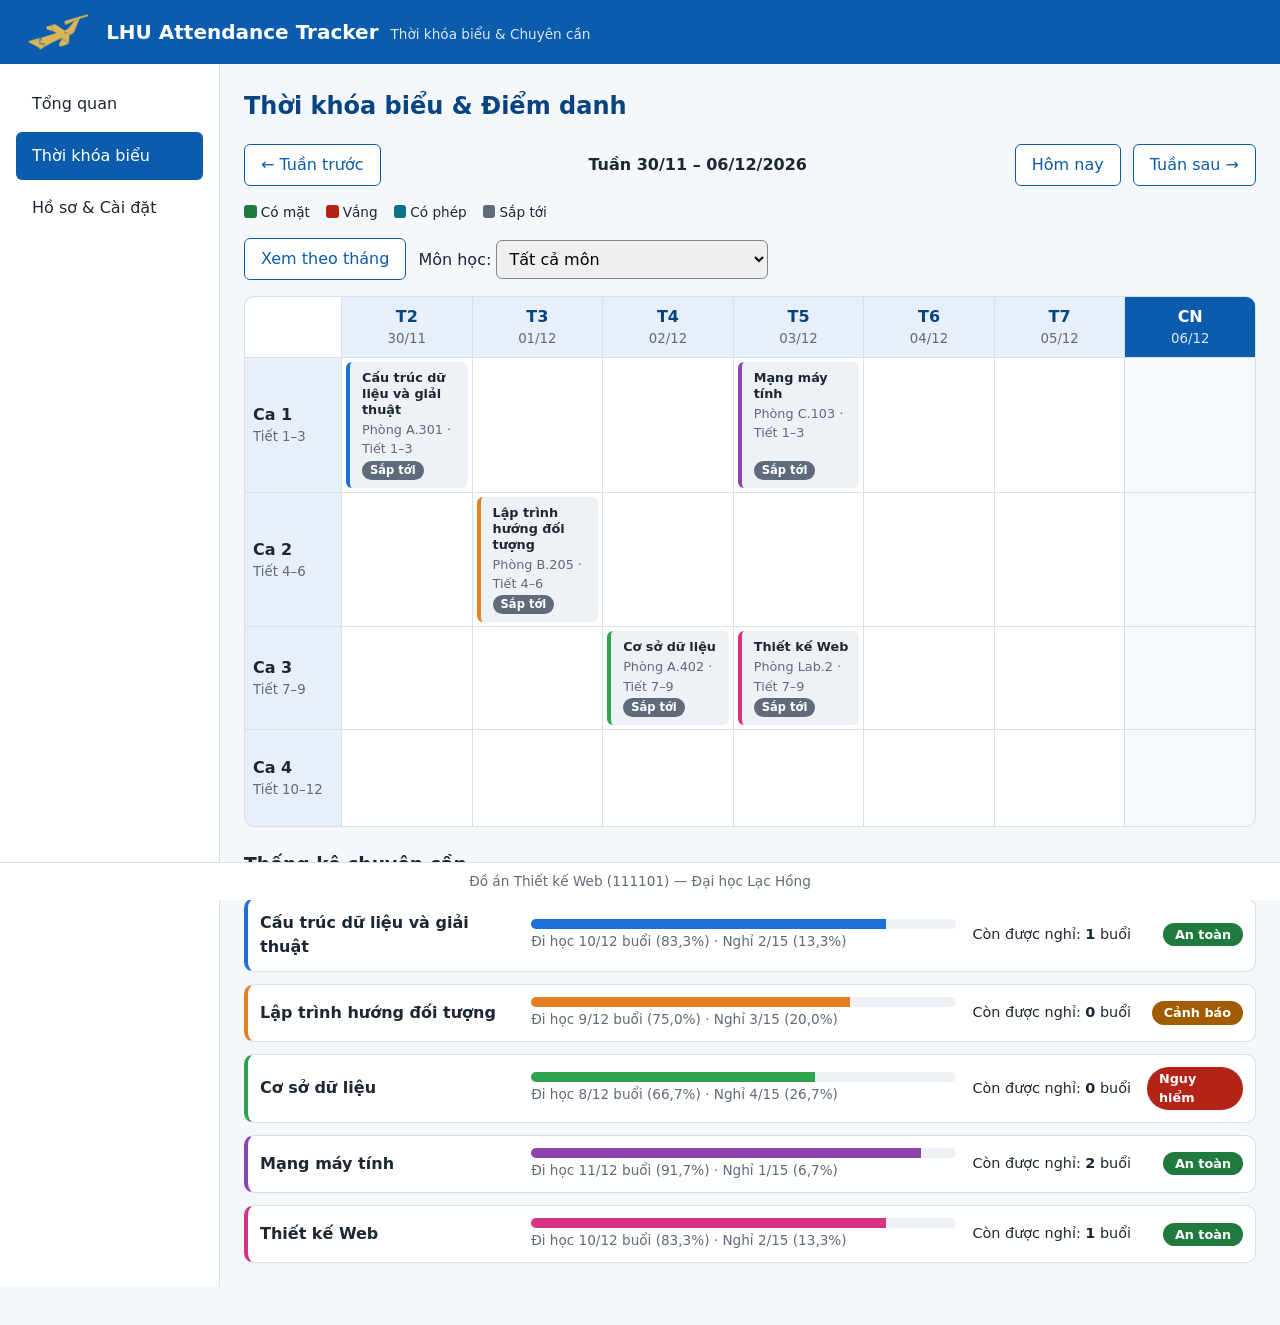
==== schedule.html @ 230852e8 "Initialize project" ====
<!DOCTYPE html>
<html lang="vi">
<head>
  <meta charset="UTF-8">
  <meta name="viewport" content="width=device-width, initial-scale=1.0">
  <title>Thời khóa biểu &amp; Điểm danh — LHU Attendance Tracker</title>
  <link rel="icon" type="image/png" href="assets/logo-chimlac-nobg.png">
  <link rel="stylesheet" href="css/styles.css">
  <link rel="stylesheet" href="css/schedule.css">
</head>
<body class="ui-page">
  <!-- Link ẩn, hiện khi bấm Tab: nhảy thẳng vào nội dung, bỏ qua header + menu -->
  <a class="ui-skip" href="#main">Bỏ qua, tới nội dung chính</a>
  <header class="ui-header">
    <img class="ui-header__logo" src="assets/logo-chimlac-nobg.png" alt="Logo Chim Lạc – Đại học Lạc Hồng" width="64" height="36">
    <div class="ui-header__text">
      <h1 class="ui-header__title">LHU Attendance Tracker</h1>
      <p class="ui-header__sub">Thời khóa biểu &amp; Chuyên cần</p>
    </div>
  </header>

  <div class="ui-layout">
    <nav class="ui-sidebar" aria-label="Điều hướng chính">
      <ul class="ui-nav">
        <li><a class="ui-nav__link" href="index.html">Tổng quan</a></li>
        <li><a class="ui-nav__link" href="schedule.html" aria-current="page">Thời khóa biểu</a></li>
        <li><a class="ui-nav__link" href="profile.html">Hồ sơ &amp; Cài đặt</a></li>
      </ul>
    </nav>

    <main class="ui-main" id="main" tabindex="-1">
      <h2>Thời khóa biểu &amp; Điểm danh</h2>
      <!-- Điều khiển tuần: schedule.js gắn sự kiện cho 3 nút -->
      <div class="ui-week-controls" id="week-controls">
        <button type="button" class="ui-btn" id="btn-prev-week">&larr; Tuần trước</button>
        <p class="ui-week-controls__title" id="week-title">Tuần ...</p>
        <button type="button" class="ui-btn" id="btn-today">Hôm nay</button>
        <button type="button" class="ui-btn" id="btn-next-week">Tuần sau &rarr;</button>
      </div>

      <!-- Chú thích màu trạng thái -->
      <ul class="ui-legend" aria-label="Chú thích trạng thái">
        <li class="ui-legend__item ui-legend__item--present">Có mặt</li>
        <li class="ui-legend__item ui-legend__item--absent">Vắng</li>
        <li class="ui-legend__item ui-legend__item--excused">Có phép</li>
        <li class="ui-legend__item ui-legend__item--upcoming">Sắp tới</li>
      </ul>

      <!-- Lưới lịch tuần: schedule.js đổ vào #schedule-grid (mẫu cấu trúc ở docs/ui-preview.html).
           Class .ui-slide-left / .ui-slide-right được thêm vào .ui-week-scroll khi chuyển tuần. -->
      <div class="ui-week-scroll" tabindex="0" role="region" aria-label="Lưới lịch tuần (cuộn ngang nếu màn hình hẹp)">
        <section class="ui-week" id="schedule-grid" aria-label="Lịch tuần"></section>
      </div>
    </main>
  </div>

  <footer class="ui-footer">
    <p>Đồ án Thiết kế Web (111101) — Đại học Lạc Hồng</p>
  </footer>

  <!-- Vùng hiện toast cảnh báo (góc trên phải) -->
  <div class="ui-toast-stack" id="toast-stack" role="status" aria-live="polite"></div>

  <script type="module" src="js/schedule.js"></script>
</body>
</html>
---- css/styles.css ----
/* ==========================================================
   styles.css — Biến dùng chung, layout sidebar + main, toast
   Tiền tố class: .ui-
   ========================================================== */

/* ---------- 1. BIẾN TOÀN CỤC ----------
   Mọi màu / khoảng cách đều khai báo ở đây để đổi một chỗ là đổi cả web. */
:root {
  /* Màu chủ đạo xanh dương LHU */
  --ui-primary: #0b5cad;
  --ui-primary-dark: #084580;
  --ui-primary-light: #e7f0fa;

  /* Màu nền, chữ, viền */
  --ui-bg: #f4f7fb;
  --ui-surface: #ffffff;
  --ui-text: #1d2733;
  --ui-text-muted: #5f6b7a;
  --ui-border: #d9e0e8;          /* viền trang trí (thẻ, lưới) */
  --ui-border-strong: #7b8794;   /* viền ô nhập: tương phản 3.66:1 với nền trắng (WCAG ≥ 3:1) */
  --ui-focus: #084580;           /* viền focus: tương phản 9.66:1 */

  /* Trạng thái buổi học: màu chữ/viền + màu nền nhạt */
  --ui-present: #1f7a3d;   --ui-present-bg: #e4f5ea;   /* có mặt */
  --ui-absent: #b42318;    --ui-absent-bg: #fde8e6;    /* vắng */
  --ui-excused: #0b6e8a;   --ui-excused-bg: #e0f3f8;   /* có phép */
  --ui-upcoming: #5f6b7a;  --ui-upcoming-bg: #eef1f5;  /* sắp tới */

  /* Mức cảnh báo chuyên cần */
  --ui-safe: #1f7a3d;      --ui-safe-bg: #e4f5ea;
  --ui-warning: #a15c00;   --ui-warning-bg: #fff3d6;
  --ui-danger: #b42318;    --ui-danger-bg: #fde8e6;

  /* Khoảng cách (thang 4px) */
  --ui-space-1: 0.25rem;
  --ui-space-2: 0.5rem;
  --ui-space-3: 0.75rem;
  --ui-space-4: 1rem;
  --ui-space-5: 1.5rem;
  --ui-space-6: 2rem;

  /* Bo góc và bóng đổ */
  --ui-radius-sm: 6px;
  --ui-radius: 10px;
  --ui-radius-lg: 16px;
  --ui-shadow: 0 2px 8px rgb(16 40 70 / 12%);

  /* Kích thước layout */
  --ui-sidebar-width: 220px;
  --ui-bottombar-height: 64px;
  --ui-header-height: 64px;      /* header cố định chiều cao để toast/cuộn tính được vị trí */
}

/* ---------- 2. NỀN TẢNG ----------
   box-sizing: border-box để width đã tính cả padding + border (dễ canh layout). */
*, *::before, *::after { box-sizing: border-box; }

/* Header dính ở trên: khi cuộn tới một phần tử (skip link, Tab vào thẻ buổi học...),
   trình duyệt chừa ra đúng chiều cao header để phần tử không bị header che. */
html { scroll-padding-top: calc(var(--ui-header-height) + var(--ui-space-2)); }

body.ui-page {
  margin: 0;
  min-height: 100vh;
  display: flex;                 /* header - layout - footer xếp dọc */
  flex-direction: column;
  font-family: system-ui, -apple-system, "Segoe UI", Roboto, Arial, sans-serif;
  color: var(--ui-text);
  background: var(--ui-bg);
  line-height: 1.5;
}

/* ---------- 3. HEADER & FOOTER ---------- */
/* Header luôn hiện ở đầu màn hình khi cuộn (sticky top: 0), cùng cách làm với footer. */
.ui-header {
  position: sticky;
  top: 0;
  z-index: 950;                  /* trên nội dung và footer, dưới toast (1000) */
  display: flex;                 /* logo bên trái, chữ bên phải */
  align-items: center;
  gap: var(--ui-space-3);
  height: var(--ui-header-height);
  padding: 0 var(--ui-space-5);
  color: #fff;
  background: var(--ui-primary);
}
.ui-header__logo { flex: none; width: auto; height: 40px; }  /* giữ đúng tỷ lệ logo */
.ui-header__text {                /* tiêu đề + phụ đề cạnh nhau, hẹp thì xuống dòng */
  display: flex;
  flex-wrap: wrap;
  align-items: baseline;
  gap: 0 var(--ui-space-3);
  min-width: 0;
}
.ui-header__title { margin: 0; font-size: 1.25rem; }
.ui-header__sub { margin: 0; font-size: 0.85rem; opacity: 0.85; }

/* Footer luôn hiện ở đáy màn hình: position: sticky + bottom: 0.
   Trang ngắn thì footer nằm cuối trang như bình thường; trang dài thì footer "dính" ở đáy khi cuộn.
   Khác position: fixed ở chỗ footer vẫn chiếm chỗ trong luồng, nên không che mất nội dung cuối trang. */
.ui-footer {
  position: sticky;
  bottom: 0;
  z-index: 800;                  /* trên nội dung, dưới thanh điều hướng mobile (900) và toast (1000) */
  padding: var(--ui-space-2) var(--ui-space-5);
  font-size: 0.85rem;
  text-align: center;
  color: var(--ui-text-muted);
  background: var(--ui-surface); /* nền đặc để chữ nội dung không lộ qua khi cuộn */
  border-top: 1px solid var(--ui-border);
}
.ui-footer p { margin: 0; }

/* ---------- 4. LAYOUT SIDEBAR + MAIN (Flexbox) ----------
   .ui-layout là hàng ngang: sidebar cố định chiều rộng, main giãn phần còn lại (flex: 1).
   min-width: 0 giúp main co lại được, không bị nội dung rộng đẩy tràn màn hình. */
.ui-layout {
  flex: 1;
  display: flex;
}

.ui-sidebar {
  flex: 0 0 var(--ui-sidebar-width);   /* không co, không giãn, rộng 220px */
  padding: var(--ui-space-4);
  background: var(--ui-surface);
  border-right: 1px solid var(--ui-border);
}

.ui-nav {
  display: flex;
  flex-direction: column;              /* desktop: menu xếp dọc */
  gap: var(--ui-space-1);
  margin: 0;
  padding: 0;
  list-style: none;
}
/* Màn hình từ 768px: menu "dính" ngay dưới header khi cuộn trang.
   Đặt sticky cho .ui-nav (không phải cả .ui-sidebar) để cột sidebar vẫn cao hết trang,
   giữ nền trắng + đường viền phải liền mạch; chỉ khối menu bên trong là đứng yên. */
@media (min-width: 768px) {
  .ui-nav {
    position: sticky;
    top: calc(var(--ui-header-height) + var(--ui-space-4));
  }
}
.ui-nav__link {
  display: block;
  padding: var(--ui-space-3) var(--ui-space-4);
  color: var(--ui-text);
  text-decoration: none;
  border-radius: var(--ui-radius-sm);
}
.ui-nav__link:hover { background: var(--ui-primary-light); }
.ui-nav__link[aria-current="page"] {   /* trang đang mở */
  color: #fff;
  background: var(--ui-primary);
  cursor: default;               /* đã ở trang này: không gợi ý bấm được */
}

.ui-main {
  flex: 1;
  min-width: 0;
  padding: var(--ui-space-5);
}
.ui-main h2 { margin-top: 0; color: var(--ui-primary-dark); }

/* ---------- 5. NÚT & PHỤ KIỆN ---------- */
.ui-btn {
  padding: var(--ui-space-2) var(--ui-space-4);
  font: inherit;
  color: var(--ui-primary);
  background: var(--ui-surface);
  border: 1px solid var(--ui-primary);
  border-radius: var(--ui-radius-sm);
  cursor: pointer;
}
.ui-btn:hover { background: var(--ui-primary-light); }
.ui-btn--primary { color: #fff; background: var(--ui-primary); }
.ui-btn--primary:hover { background: var(--ui-primary-dark); }
/* Viền focus khi dùng bàn phím (Tab). Màu xanh đậm để đủ tương phản trên nền sáng. */
:focus-visible { outline: 3px solid var(--ui-focus); outline-offset: 2px; }
.ui-header :focus-visible, .ui-nav__link[aria-current="page"]:focus-visible { outline-color: #fff; }

/* Skip link: nằm ngoài màn hình, chỉ trượt vào khi được focus */
.ui-skip {
  position: absolute;
  top: -100px;
  left: var(--ui-space-4);
  z-index: 2000;
  padding: var(--ui-space-2) var(--ui-space-4);
  color: #fff;
  background: var(--ui-primary-dark);
  border-radius: var(--ui-radius-sm);
}
.ui-skip:focus { top: var(--ui-space-2); }
.ui-main:focus { outline: none; }   /* main chỉ nhận focus từ skip link, không cần viền */

/* ---------- 6. TOAST CẢNH BÁO ----------
   .ui-toast-stack: khung cố định góc trên phải, các toast xếp dọc bằng Flexbox.
   pointer-events: none để khung không chặn click vào trang; từng toast bật lại. */
.ui-toast-stack {
  position: fixed;
  top: calc(var(--ui-header-height) + var(--ui-space-3));   /* ngay dưới header, không đè lên */
  right: var(--ui-space-4);
  z-index: 1000;
  display: flex;
  flex-direction: column;
  gap: var(--ui-space-3);
  width: min(360px, calc(100vw - 2 * var(--ui-space-4)));
  pointer-events: none;
}

.ui-toast {
  pointer-events: auto;
  display: flex;
  align-items: flex-start;
  gap: var(--ui-space-3);
  padding: var(--ui-space-3) var(--ui-space-4);
  color: var(--ui-text);
  background: var(--toast-bg, var(--ui-safe-bg));
  border-left: 6px solid var(--toast-color, var(--ui-safe));
  border-radius: var(--ui-radius);
  box-shadow: var(--ui-shadow);
  animation: ui-toast-in 300ms ease-out;
}
.ui-toast__body { flex: 1; }
.ui-toast__title { margin: 0; font-weight: 700; color: var(--toast-color); }
.ui-toast__text { margin: 0; font-size: 0.9rem; }
.ui-toast__close {
  font-size: 1.25rem;
  line-height: 1;
  color: var(--ui-text-muted);
  background: none;
  border: 0;
  cursor: pointer;
}
/* 3 biến thể chỉ đổi 2 biến màu -> không phải viết lại cả khối */
.ui-toast--safe    { --toast-color: var(--ui-safe);    --toast-bg: var(--ui-safe-bg); }
.ui-toast--warning { --toast-color: var(--ui-warning); --toast-bg: var(--ui-warning-bg); }
.ui-toast--danger  { --toast-color: var(--ui-danger);  --toast-bg: var(--ui-danger-bg); }

/* ---------- HỘP XÁC NHẬN (<dialog>, dựng trong js/ui.js) ----------
   ::backdrop là lớp nền mờ phía sau hộp khi mở bằng showModal(). */
.ui-dialog {
  width: min(420px, calc(100vw - 2 * var(--ui-space-4)));
  padding: 0;
  color: var(--ui-text);
  border: 0;
  border-radius: var(--ui-radius-lg);
  box-shadow: 0 12px 40px rgb(16 40 70 / 30%);
}
.ui-dialog::backdrop { background: rgb(16 40 70 / 45%); }
.ui-dialog[open] { animation: ui-dialog-in 200ms ease-out; }
.ui-dialog__box { padding: var(--ui-space-5); }
.ui-dialog__title { margin: 0 0 var(--ui-space-2); font-size: 1.15rem; color: var(--ui-primary-dark); }
.ui-dialog__message { margin: 0 0 var(--ui-space-5); color: var(--ui-text-muted); }
.ui-dialog__actions { display: flex; justify-content: flex-end; flex-wrap: wrap; gap: var(--ui-space-2); }
@keyframes ui-dialog-in {
  from { opacity: 0; transform: translateY(12px) scale(0.98); }
  to   { opacity: 1; transform: none; }
}

/* Nút cho thao tác không hoàn tác được (xoá, khôi phục) */
.ui-btn--danger { color: #fff; background: var(--ui-danger); border-color: var(--ui-danger); }
.ui-btn--danger:hover { background: #8f1c13; }

/* JS thêm class này trước khi xoá toast để có hiệu ứng biến mất */
.ui-toast--hide { opacity: 0; transform: translateX(24px); transition: 250ms; }

@keyframes ui-toast-in {
  from { opacity: 0; transform: translateX(24px); }
  to   { opacity: 1; transform: translateX(0); }
}

/* ---------- 7. MOBILE (< 768px): sidebar thành thanh điều hướng dưới ---------- */
@media (max-width: 767px) {
  .ui-layout { flex-direction: column; }

  .ui-sidebar {
    position: fixed;                   /* dính đáy màn hình */
    inset: auto 0 0 0;                 /* top:auto, left/right/bottom: 0 */
    z-index: 900;
    flex: none;
    height: var(--ui-bottombar-height);
    padding: 0;
    border-right: 0;
    border-top: 1px solid var(--ui-border);
  }
  .ui-nav { flex-direction: row; height: 100%; gap: 0; }   /* menu xếp ngang */
  .ui-nav li { flex: 1; }                                  /* 3 mục chia đều chiều rộng */
  .ui-nav__link {
    display: flex;
    align-items: center;
    justify-content: center;
    height: 100%;
    padding: 0 var(--ui-space-2);
    font-size: 0.85rem;
    text-align: center;
    border-radius: 0;
  }

  :root { --ui-header-height: 56px; }
  .ui-header { padding: 0 var(--ui-space-4); }
  .ui-header__logo { height: 32px; }
  .ui-header__title { font-size: 1.05rem; }   /* vừa 1 dòng ở màn 375px */
  .ui-header__sub { font-size: 0.8rem; }
  .ui-main { padding: var(--ui-space-4); }
  /* chừa chỗ để footer/nội dung không bị thanh dưới che */
  .ui-footer {
    bottom: var(--ui-bottombar-height);   /* dính ngay trên thanh điều hướng dưới */
    margin-bottom: var(--ui-bottombar-height);
    padding: var(--ui-space-1) var(--ui-space-3);
    font-size: 0.75rem;
  }
}

/* ---------- 8. GIẢM CHUYỂN ĐỘNG ---------- */
@media (prefers-reduced-motion: reduce) {
  .ui-toast { animation: none; }
  .ui-toast--hide { transition: none; }
  .ui-dialog[open] { animation: none; }
}
---- css/schedule.css ----
/* ==========================================================
   schedule.css — Lưới lịch tuần (CSS Grid), thẻ buổi học, animation chuyển tuần
   Tiền tố class: .ui-
   ========================================================== */

/* ---------- 1. THANH ĐIỀU KHIỂN TUẦN + CHÚ THÍCH ---------- */
.ui-week-controls {
  display: flex;
  flex-wrap: wrap;                     /* màn nhỏ tự xuống dòng */
  align-items: center;
  gap: var(--ui-space-3);
  margin-bottom: var(--ui-space-4);
}
.ui-week-controls__title { flex: 1; margin: 0; font-weight: 700; text-align: center; white-space: nowrap; }

.ui-legend {
  display: flex;
  flex-wrap: wrap;
  gap: var(--ui-space-2) var(--ui-space-4);
  margin: 0 0 var(--ui-space-4);
  padding: 0;
  list-style: none;
  font-size: 0.85rem;
}
.ui-legend__item::before {             /* chấm màu trước mỗi trạng thái */
  content: "";
  display: inline-block;
  width: 0.8rem;
  height: 0.8rem;
  margin-right: var(--ui-space-1);
  vertical-align: -1px;
  background: var(--dot);
  border-radius: 3px;
}
.ui-legend__item--present  { --dot: var(--ui-present); }
.ui-legend__item--absent   { --dot: var(--ui-absent); }
.ui-legend__item--excused  { --dot: var(--ui-excused); }
.ui-legend__item--upcoming { --dot: var(--ui-upcoming); }

/* ---------- 2. LƯỚI TUẦN (CSS Grid) ----------
   Cột: 1 cột tên ca (96px) + 7 cột ngày chia đều (1fr).
   Hàng: 1 hàng tiêu đề ngày + 4 hàng ca.
   Phần tử con xếp theo thứ tự HTML: góc trống, 7 tiêu đề ngày, rồi mỗi hàng gồm
   [tên ca, 7 ô] -> tự động rơi đúng vào ô lưới, không cần chỉ định vị trí.
   gap 1px + nền màu viền => tạo đường kẻ lưới mà không cần border từng ô. */
.ui-week-scroll { overflow-x: auto; }  /* tablet hẹp: cuộn ngang thay vì bóp méo */
.ui-week-scroll:focus-visible { outline-offset: 4px; }

.ui-week {
  display: grid;
  /* Mỗi cột ngày tối thiểu 90px → lưới tối thiểu ~736px: từ 1024px (khung còn ~741px) vừa đủ 7 cột,
     hẹp hơn thì vùng .ui-week-scroll tự cuộn ngang. */
  grid-template-columns: 96px repeat(7, minmax(90px, 1fr));
  grid-template-rows: auto repeat(4, minmax(96px, auto));
  gap: 1px;
  overflow: hidden;
  background: var(--ui-border);
  border: 1px solid var(--ui-border);
  border-radius: var(--ui-radius);
}

.ui-week__corner,
.ui-week__dayhead,
.ui-week__shift,
.ui-week__cell { background: var(--ui-surface); }

.ui-week__dayhead {
  padding: var(--ui-space-2);
  font-weight: 700;
  text-align: center;
  color: var(--ui-primary-dark);
  background: var(--ui-primary-light);
}
.ui-week__dayhead small { display: block; font-weight: 400; color: var(--ui-text-muted); }
.ui-week__dayhead--today { color: #fff; background: var(--ui-primary); }
.ui-week__dayhead--today small { color: #dce9f7; }

.ui-week__shift {
  display: flex;                        /* canh giữa tên ca theo chiều dọc */
  flex-direction: column;
  justify-content: center;
  padding: var(--ui-space-2);
  font-weight: 700;
  background: var(--ui-primary-light);
}
.ui-week__shift small { font-weight: 400; color: var(--ui-text-muted); }

/* Ô ngày x ca: Flexbox dọc, nếu 2 môn trùng ca thì xếp chồng đều nhau */
.ui-week__cell {
  display: flex;
  flex-direction: column;
  gap: var(--ui-space-1);
  padding: var(--ui-space-1);
}
.ui-week__cell--today { background: #f6faff; }
.ui-week__cell::before { display: none; }   /* nhãn ngày chỉ dùng cho mobile */

/* ---------- 3. THẺ BUỔI HỌC ----------
   Là <button> để bàn phím dùng được; reset kiểu mặc định của trình duyệt.
   Viền trái = màu môn (--course-color truyền từ HTML/JS), nền = màu trạng thái.
   Hai tín hiệu độc lập nên nhìn là biết "môn nào" và "trạng thái gì". */
.ui-session {
  display: flex;
  flex-direction: column;
  flex: 1;                              /* chia đều chiều cao ô khi có nhiều thẻ */
  gap: 2px;
  width: 100%;
  padding: var(--ui-space-2) var(--ui-space-2) var(--ui-space-2) var(--ui-space-3);
  font: inherit;
  font-size: 0.8rem;
  text-align: left;
  color: var(--ui-text);
  background: var(--status-bg, var(--ui-upcoming-bg));
  border: 0;
  border-left: 4px solid var(--course-color, var(--ui-primary));
  border-radius: var(--ui-radius-sm);
  cursor: pointer;
  transition: transform 150ms, box-shadow 150ms;
}
.ui-session:hover { transform: translateY(-1px); box-shadow: var(--ui-shadow); }

.ui-session__name { font-weight: 700; line-height: 1.25; }
.ui-session__meta { color: var(--ui-text-muted); }
.ui-session__status {
  align-self: flex-start;               /* nhãn chỉ rộng vừa chữ */
  margin-top: auto;                     /* đẩy xuống đáy thẻ */
  padding: 1px var(--ui-space-2);
  font-size: 0.72rem;
  font-weight: 700;
  color: #fff;
  background: var(--status-fg);
  border-radius: 999px;
}

/* 4 trạng thái: mỗi class chỉ đặt 2 biến, phần còn lại dùng chung */
.ui-session--present  { --status-bg: var(--ui-present-bg);  --status-fg: var(--ui-present); }
.ui-session--absent   { --status-bg: var(--ui-absent-bg);   --status-fg: var(--ui-absent); }
.ui-session--excused  { --status-bg: var(--ui-excused-bg);  --status-fg: var(--ui-excused); }
.ui-session--upcoming { --status-bg: var(--ui-upcoming-bg); --status-fg: var(--ui-upcoming); }

/* ---------- 4. ANIMATION CHUYỂN TUẦN ----------
   JS thêm class vào vùng lưới sau khi vẽ tuần mới, hết 300ms thì gỡ ra.
   .ui-slide-left : tuần mới trượt vào từ bên trái  (bấm "Tuần trước")
   .ui-slide-right: tuần mới trượt vào từ bên phải  (bấm "Tuần sau") */
.ui-slide-left  { animation: ui-slide-from-left 300ms ease-out; }
.ui-slide-right { animation: ui-slide-from-right 300ms ease-out; }

@keyframes ui-slide-from-left {
  from { opacity: 0; transform: translateX(-40px); }
  to   { opacity: 1; transform: translateX(0); }
}
@keyframes ui-slide-from-right {
  from { opacity: 0; transform: translateX(40px); }
  to   { opacity: 1; transform: translateX(0); }
}

/* Người dùng bật "giảm chuyển động" trong hệ điều hành -> tắt hiệu ứng */
@media (prefers-reduced-motion: reduce) {
  .ui-slide-left,
  .ui-slide-right { animation: none; }
  .ui-session { transition: none; }
  .ui-session:hover { transform: none; }
}

/* ---------- 5. MOBILE (< 768px): DANH SÁCH THEO NGÀY ----------
   Cùng một HTML, chỉ đổi CSS: bỏ Grid, dùng Flexbox dọc.
   - Ẩn góc, tiêu đề ngày, tên ca (không còn bảng nên không cần).
   - Mỗi ô là một "mục danh sách"; nhãn ngày + ca lấy từ data-label bằng ::before.
   - order = ngày*10 + ca (biến --day, --shift gắn ở HTML) -> sắp theo ngày rồi theo ca.
   - Ô không có buổi học thì ẩn (:not(:has(...))). */
@media (max-width: 767px) {
  /* Thanh điều hướng tuần: tiêu đề một hàng riêng ở trên, 3 nút chia đều hàng dưới */
  .ui-week-controls { gap: var(--ui-space-2); }
  .ui-week-controls__title { flex: 1 0 100%; order: -1; }
  .ui-week-controls .ui-btn { flex: 1 1 auto; padding-inline: var(--ui-space-2); white-space: nowrap; }

  .ui-week-scroll { overflow-x: visible; }

  .ui-week {
    display: flex;
    flex-direction: column;
    min-width: 0;
    gap: var(--ui-space-3);
    background: none;
    border: 0;
    border-radius: 0;
  }

  .ui-week__corner,
  .ui-week__dayhead,
  .ui-week__shift { display: none; }

  .ui-week__cell {
    order: calc(var(--day) * 10 + var(--shift));
    padding: var(--ui-space-3);
    border: 1px solid var(--ui-border);
    border-radius: var(--ui-radius);
  }
  .ui-week__cell:not(:has(.ui-session)) { display: none; }
  .ui-week__cell::before {
    display: block;
    content: attr(data-label);
    font-size: 0.85rem;
    font-weight: 700;
    color: var(--ui-primary-dark);
  }

  .ui-session { font-size: 0.9rem; }
}
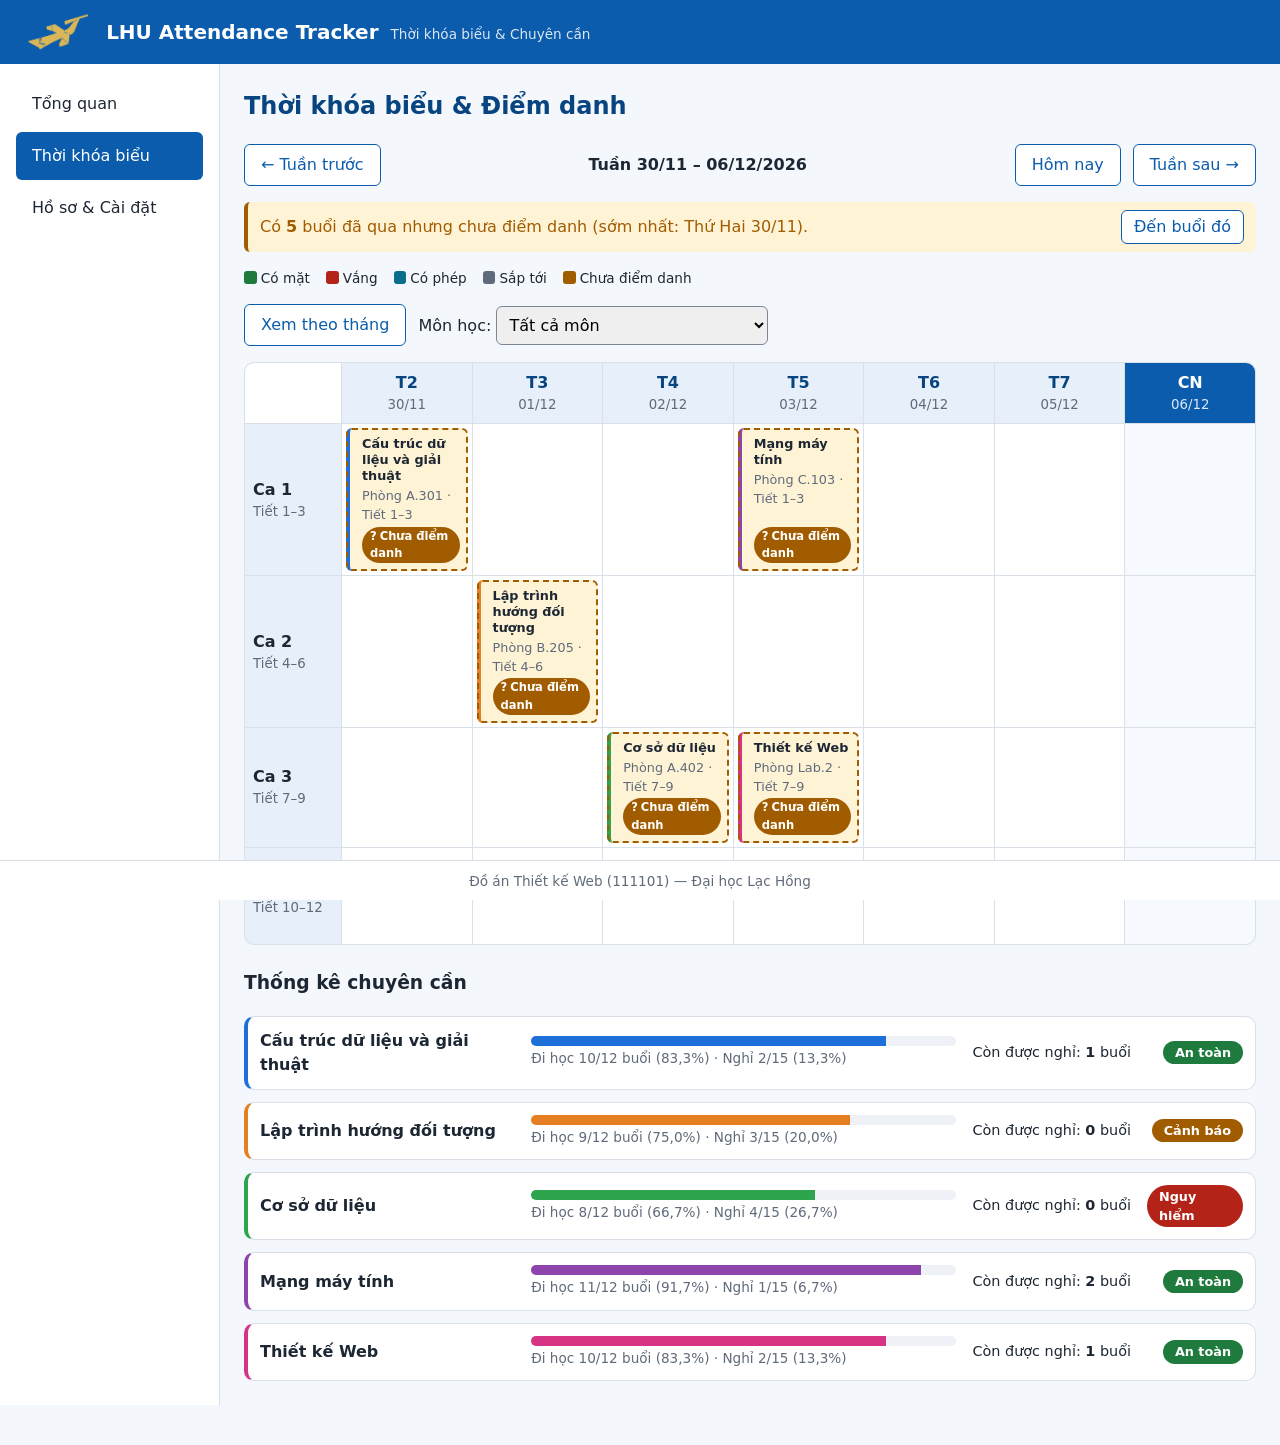
==== commit 585cd290: "[Optimize] Gom hàm dùng chung, sửa buổi chưa điểm danh, sao lưu JSON - js/utils.js: hàm định dạng/ng" ====
--- a/schedule.html
+++ b/schedule.html
@@ -44,6 +44,7 @@
         <li class="ui-legend__item ui-legend__item--absent">Vắng</li>
         <li class="ui-legend__item ui-legend__item--excused">Có phép</li>
         <li class="ui-legend__item ui-legend__item--upcoming">Sắp tới</li>
+        <li class="ui-legend__item ui-legend__item--unmarked">Chưa điểm danh</li>
       </ul>
 
       <!-- Lưới lịch tuần: schedule.js đổ vào #schedule-grid (mẫu cấu trúc ở docs/ui-preview.html).
--- a/css/styles.css
+++ b/css/styles.css
@@ -49,6 +49,8 @@
   --ui-sidebar-width: 220px;
   --ui-bottombar-height: 64px;
   --ui-header-height: 64px;      /* header cố định chiều cao để toast/cuộn tính được vị trí */
+  --ui-footer-height: 40px;      /* footer cố định chiều cao */
+  --ui-bottom-offset: var(--ui-footer-height); /* phần đáy màn hình bị che (footer, + thanh dưới trên mobile) */
 }
 
 /* ---------- 2. NỀN TẢNG ----------
@@ -102,7 +104,11 @@
   position: sticky;
   bottom: 0;
   z-index: 800;                  /* trên nội dung, dưới thanh điều hướng mobile (900) và toast (1000) */
-  padding: var(--ui-space-2) var(--ui-space-5);
+  display: flex;                 /* canh giữa chữ theo chiều dọc trong chiều cao cố định */
+  align-items: center;
+  justify-content: center;
+  height: var(--ui-footer-height);
+  padding: 0 var(--ui-space-5);
   font-size: 0.85rem;
   text-align: center;
   color: var(--ui-text-muted);
@@ -299,7 +305,11 @@
     border-radius: 0;
   }
 
-  :root { --ui-header-height: 56px; }
+  :root {
+    --ui-header-height: 56px;
+    --ui-footer-height: 28px;
+    --ui-bottom-offset: calc(var(--ui-footer-height) + var(--ui-bottombar-height));
+  }
   .ui-header { padding: 0 var(--ui-space-4); }
   .ui-header__logo { height: 32px; }
   .ui-header__title { font-size: 1.05rem; }   /* vừa 1 dòng ở màn 375px */
@@ -309,7 +319,7 @@
   .ui-footer {
     bottom: var(--ui-bottombar-height);   /* dính ngay trên thanh điều hướng dưới */
     margin-bottom: var(--ui-bottombar-height);
-    padding: var(--ui-space-1) var(--ui-space-3);
+    padding: 0 var(--ui-space-3);
     font-size: 0.75rem;
   }
 }
--- a/css/schedule.css
+++ b/css/schedule.css
@@ -132,13 +132,151 @@
   border-radius: 999px;
 }
 
-/* 4 trạng thái: mỗi class chỉ đặt 2 biến, phần còn lại dùng chung */
+/* Trạng thái: mỗi class chỉ đặt 2 biến, phần còn lại dùng chung.
+   "unmarked" không lưu trong dữ liệu: là buổi "upcoming" đã qua ngày mà chưa điểm danh (logic.js). */
 .ui-session--present  { --status-bg: var(--ui-present-bg);  --status-fg: var(--ui-present); }
 .ui-session--absent   { --status-bg: var(--ui-absent-bg);   --status-fg: var(--ui-absent); }
 .ui-session--excused  { --status-bg: var(--ui-excused-bg);  --status-fg: var(--ui-excused); }
 .ui-session--upcoming { --status-bg: var(--ui-upcoming-bg); --status-fg: var(--ui-upcoming); }
-
-/* ---------- 4. ANIMATION CHUYỂN TUẦN ----------
+.ui-session--unmarked {
+  --status-bg: var(--ui-warning-bg);
+  --status-fg: var(--ui-warning);
+  outline: 2px dashed var(--ui-warning);   /* viền nét đứt: "còn việc phải làm" */
+  outline-offset: -2px;
+}
+.ui-session--unmarked:focus-visible { outline: 3px solid var(--ui-focus); outline-offset: 2px; }
+
+/* Biểu tượng trước nhãn trạng thái: không chỉ dựa vào màu (người mù màu vẫn phân biệt được).
+   Cú pháp content: "✓" / "" — phần sau dấu / là chữ cho trình đọc màn hình (để trống = bỏ qua ký hiệu). */
+.ui-session__status::before { margin-right: 3px; }
+.ui-session--present  .ui-session__status::before { content: "✓" / ""; }
+.ui-session--absent   .ui-session__status::before { content: "✕" / ""; }
+.ui-session--excused  .ui-session__status::before { content: "✉" / ""; }
+.ui-session--upcoming .ui-session__status::before { content: "◷" / ""; }
+.ui-session--unmarked .ui-session__status::before { content: "?" / ""; }
+.ui-legend__item--unmarked { --dot: var(--ui-warning); }
+
+/* ---------- 4. THANH CÔNG CỤ, LỜI NHẮC, THÔNG BÁO TRỐNG ---------- */
+.att-toolbar {
+  display: flex;
+  flex-wrap: wrap;
+  align-items: center;
+  gap: var(--ui-space-3);
+  margin-bottom: var(--ui-space-4);
+}
+.att-select {
+  padding: var(--ui-space-2);
+  font: inherit;
+  border: 1px solid var(--ui-border-strong);
+  border-radius: var(--ui-radius-sm);
+}
+
+/* Lời nhắc "có N buổi chưa điểm danh" (JS ẩn khi không còn buổi nào) */
+.att-notice {
+  display: flex;
+  flex-wrap: wrap;
+  align-items: center;
+  gap: var(--ui-space-2) var(--ui-space-3);
+  margin-bottom: var(--ui-space-4);
+  padding: var(--ui-space-2) var(--ui-space-3);
+  color: var(--ui-warning);
+  background: var(--ui-warning-bg);
+  border-left: 4px solid var(--ui-warning);
+  border-radius: var(--ui-radius-sm);
+}
+.att-notice[hidden] { display: none; }
+.att-notice__text { flex: 1 1 240px; }
+.att-notice .ui-btn { padding: var(--ui-space-1) var(--ui-space-3); }
+
+.att-empty {
+  margin: var(--ui-space-3) 0 0;
+  padding: var(--ui-space-4);
+  text-align: center;
+  color: var(--ui-text-muted);
+  background: var(--ui-surface);
+  border: 1px dashed var(--ui-border-strong);
+  border-radius: var(--ui-radius);
+}
+.att-empty[hidden] { display: none; }
+
+/* ---------- 5. LƯỚI THÁNG ---------- */
+.att-month {
+  display: grid;
+  grid-template-columns: repeat(7, 1fr);
+  gap: 1px;
+  overflow: hidden;
+  background: var(--ui-border);
+  border: 1px solid var(--ui-border);
+  border-radius: var(--ui-radius);
+}
+.att-month[hidden] { display: none; }
+.att-month__head {
+  padding: var(--ui-space-2);
+  font-weight: 700;
+  text-align: center;
+  color: var(--ui-primary-dark);
+  background: var(--ui-primary-light);
+}
+.att-month__day {
+  display: flex;
+  flex-direction: column;
+  gap: var(--ui-space-1);
+  min-height: 72px;
+  padding: var(--ui-space-2);
+  font: inherit;
+  text-align: left;
+  background: var(--ui-surface);
+  border: 0;
+  cursor: pointer;
+}
+.att-month__day:hover { background: #f6faff; }
+.att-month__day--blank { cursor: default; background: var(--ui-bg); }
+.att-month__day--today .att-month__num {
+  align-self: flex-start;
+  padding: 0 6px;
+  color: #fff;
+  background: var(--ui-primary);
+  border-radius: 999px;
+}
+.att-dots { display: flex; flex-wrap: wrap; gap: 4px; }
+.att-dot { width: 12px; height: 12px; background: var(--dot); border-radius: 50%; }
+.att-dot--present  { --dot: var(--ui-present); }
+.att-dot--absent   { --dot: var(--ui-absent); }
+.att-dot--excused  { --dot: var(--ui-excused); }
+.att-dot--upcoming { --dot: var(--ui-upcoming); }
+.att-dot--unmarked { --dot: var(--ui-surface); box-shadow: inset 0 0 0 2px var(--ui-warning); } /* chấm rỗng */
+
+/* ---------- 6. BẢNG THỐNG KÊ ---------- */
+.att-stats { margin-top: var(--ui-space-5); }
+.att-stats__list { display: flex; flex-direction: column; gap: var(--ui-space-3); margin: 0; padding: 0; list-style: none; }
+.att-stat {
+  display: flex;
+  flex-wrap: wrap;
+  align-items: center;
+  gap: var(--ui-space-2) var(--ui-space-4);
+  padding: var(--ui-space-3);
+  background: var(--ui-surface);
+  border: 1px solid var(--ui-border);
+  border-left: 4px solid var(--course-color);
+  border-radius: var(--ui-radius);
+}
+.att-stat__name { flex: 1 1 200px; font-weight: 700; }
+.att-stat__rate { flex: 1 1 200px; }
+.att-bar { height: 10px; overflow: hidden; background: var(--ui-upcoming-bg); border-radius: 999px; }
+.att-bar__fill { height: 100%; background: var(--course-color); transition: width 300ms; }
+.att-stat__text { margin: 2px 0 0; font-size: 0.85rem; color: var(--ui-text-muted); }
+.att-stat__left { flex: 1 1 160px; font-size: 0.9rem; }
+.att-badge { padding: 2px var(--ui-space-3); font-size: 0.8rem; font-weight: 700; color: #fff; background: var(--lv); border-radius: 999px; }
+.att-badge--safe    { --lv: var(--ui-safe); }
+.att-badge--warning { --lv: var(--ui-warning); }
+.att-badge--danger  { --lv: var(--ui-danger); }
+/* Desktop: chia cột cố định để các thanh % thẳng hàng giữa các môn */
+@media (min-width: 1024px) {
+  .att-stat { display: grid; grid-template-columns: minmax(180px, 1.2fr) 2fr minmax(150px, auto) 96px; }
+  .att-badge { justify-self: end; }
+}
+
+/* ---------- 7. ANIMATION CHUYỂN TUẦN ----------
    JS thêm class vào vùng lưới sau khi vẽ tuần mới, hết 300ms thì gỡ ra.
    .ui-slide-left : tuần mới trượt vào từ bên trái  (bấm "Tuần trước")
    .ui-slide-right: tuần mới trượt vào từ bên phải  (bấm "Tuần sau") */
@@ -160,26 +298,25 @@
   .ui-slide-right { animation: none; }
   .ui-session { transition: none; }
   .ui-session:hover { transform: none; }
-}
-
-/* ---------- 5. MOBILE (< 768px): DANH SÁCH THEO NGÀY ----------
-   Cùng một HTML, chỉ đổi CSS: bỏ Grid, dùng Flexbox dọc.
+  .att-bar__fill { transition: none; }
+}
+
+/* ---------- 8. MÀN HÌNH < 1024px: DANH SÁCH THEO NGÀY ----------
+   Lưới 7 cột cần ~740px nên dưới 1024px (có sidebar) không đủ chỗ: chuyển sang danh sách
+   thay vì bắt người dùng cuộn ngang. Cùng một HTML, chỉ đổi CSS:
    - Ẩn góc, tiêu đề ngày, tên ca (không còn bảng nên không cần).
    - Mỗi ô là một "mục danh sách"; nhãn ngày + ca lấy từ data-label bằng ::before.
    - order = ngày*10 + ca (biến --day, --shift gắn ở HTML) -> sắp theo ngày rồi theo ca.
-   - Ô không có buổi học thì ẩn (:not(:has(...))). */
-@media (max-width: 767px) {
-  /* Thanh điều hướng tuần: tiêu đề một hàng riêng ở trên, 3 nút chia đều hàng dưới */
-  .ui-week-controls { gap: var(--ui-space-2); }
-  .ui-week-controls__title { flex: 1 0 100%; order: -1; }
-  .ui-week-controls .ui-btn { flex: 1 1 auto; padding-inline: var(--ui-space-2); white-space: nowrap; }
-
+   - Ô không có buổi học thì ẩn (:not(:has(...))).
+   Tablet (768–1023px) xếp 2 cột, mobile (< 768px) 1 cột. */
+@media (max-width: 1023px) {
   .ui-week-scroll { overflow-x: visible; }
 
   .ui-week {
-    display: flex;
-    flex-direction: column;
-    min-width: 0;
+    display: grid;
+    grid-template-columns: repeat(auto-fill, minmax(min(300px, 100%), 1fr));
+    grid-template-rows: none;
+    align-items: start;
     gap: var(--ui-space-3);
     background: none;
     border: 0;
@@ -199,6 +336,7 @@
   .ui-week__cell:not(:has(.ui-session)) { display: none; }
   .ui-week__cell::before {
     display: block;
+    margin-bottom: var(--ui-space-1);
     content: attr(data-label);
     font-size: 0.85rem;
     font-weight: 700;
@@ -207,3 +345,11 @@
 
   .ui-session { font-size: 0.9rem; }
 }
+
+/* ---------- 9. < 1024px: thanh điều hướng tuần ----------
+   Không đủ chỗ cho 1 hàng: tiêu đề tuần lên hàng riêng, 3 nút chia đều hàng dưới. */
+@media (max-width: 1023px) {
+  .ui-week-controls { gap: var(--ui-space-2); }
+  .ui-week-controls__title { flex: 1 0 100%; order: -1; }
+  .ui-week-controls .ui-btn { flex: 1 1 auto; padding-inline: var(--ui-space-2); white-space: nowrap; }
+}
